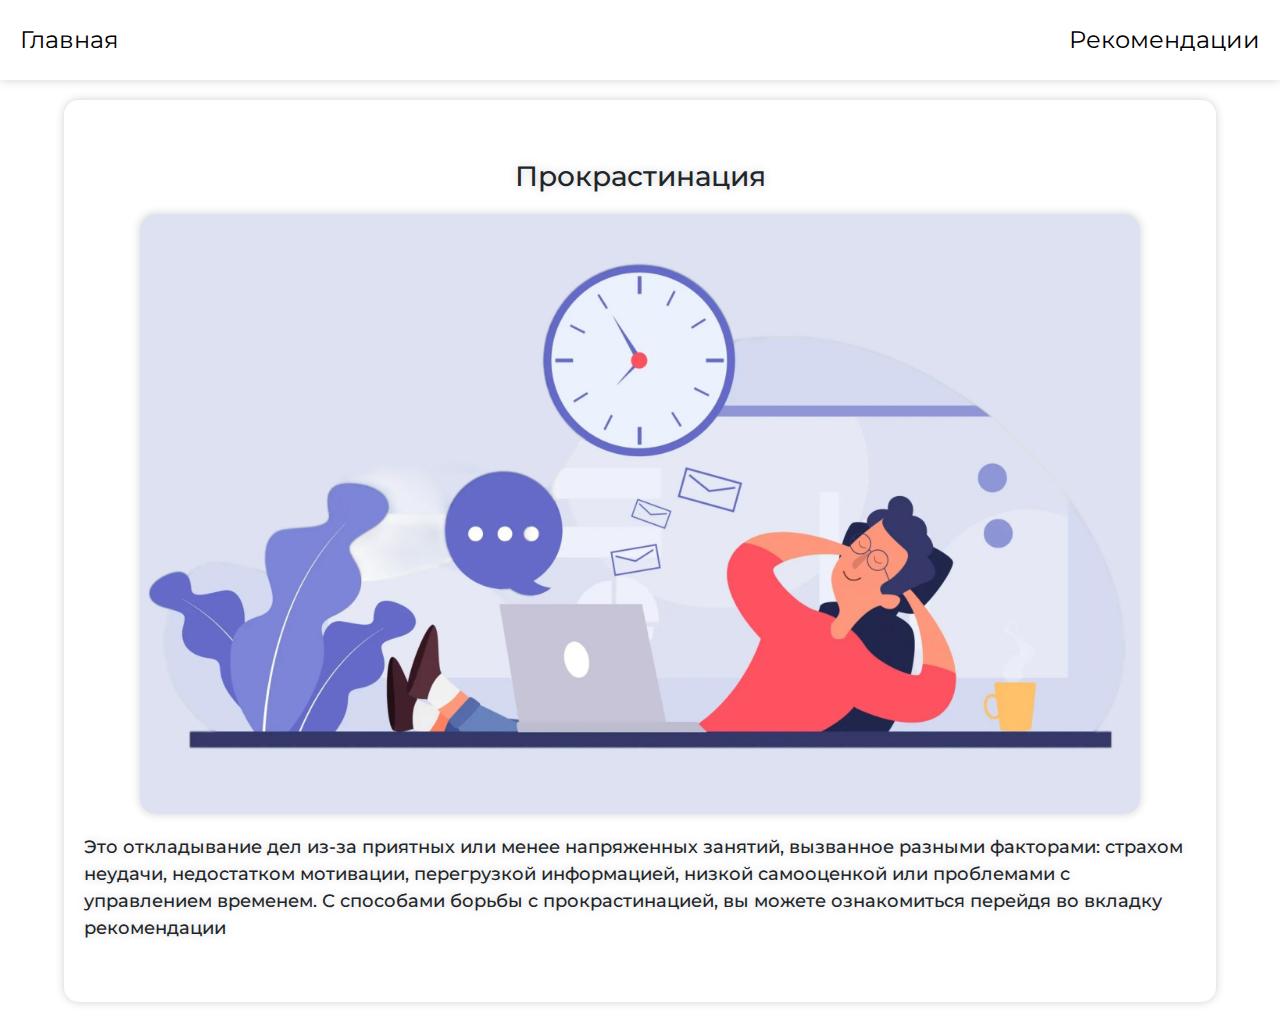
==== index.html @ 8584bf14 "Add files via upload" ====
<!DOCTYPE html>
<html lang="en">
<head>
    <meta charset="UTF-8">
    <meta name="viewport" content="width=device-width, initial-scale=1.0">
    <link rel="stylesheet" href="style.css">
    <title>Главная</title>
    <link href="https://cdn.jsdelivr.net/npm/bootstrap@5.3.0-alpha1/dist/css/bootstrap.min.css" rel="stylesheet">

</head>
<body>

<div class="navbar">
    <a href="#">Главная</a>
    <a href="recommend.html">Рекомендации</a>
</div>

<div id="recommendations" class="recommendations">
    <div class="title">
        <h3>Прокрастинация</h3>
        <img src="img/img.jpg" alt="" class="img-fluid">
        <p>Это откладывание дел из-за приятных или менее напряженных занятий, вызванное разными факторами: страхом неудачи, недостатком мотивации, перегрузкой информацией, низкой самооценкой или проблемами с управлением временем. С способами борьбы с прокрастинацией, вы можете ознакомиться перейдя во вкладку рекомендации</p>
    </div>
</div>

<script src="https://cdn.jsdelivr.net/npm/bootstrap@5.3.0-alpha1/dist/js/bootstrap.bundle.min.js"></script>
</body>
</html>
---- style.css ----
@import url('https://fonts.googleapis.com/css2?family=Montserrat:ital,wght@0,100..900;1,100..900&display=swap');
*{
    margin: 0;
    padding: 0;
    font-family:  Montserrat;
}

.navbar {
    overflow: hidden;
    background-color: #ffffff;
    box-shadow: 0px 0px 10px rgba(0, 0, 0, 0.185);
}

.navbar a {
    float: left;
    display: block;
    color: black;
    text-align: center;
    padding: 14px 20px;
    text-decoration: none;
    font-size: 24px;
    transition: .3s;
}

.navbar a:hover {
    transform: translateY(-2px);
}

.recommendations, .main {
    font-size: 18px;
    text-shadow: 0px 0px 10px rgba(0, 0, 0, 0.185);
    padding: 20px;
    box-shadow: 0px 0px 10px rgba(0, 0, 0, 0.185);
    margin: 20px auto;
    border-radius: 15px;
    font-weight: 500;
    max-width: 90%;
}

.title img, .block1 img, .block2 img, .block3 img, .block4 img, .block5 img, .block6 img {
    display: block;
    margin: 20px auto;
    border-radius: 15px;
    box-shadow: 0px 0px 10px rgba(0, 0, 0, 0.185);
    max-width: 90%; 
}

.title{
    text-align: center;
}
.title p {
    text-align: left;
}

.recommendations div {
    margin: 40px auto;
}
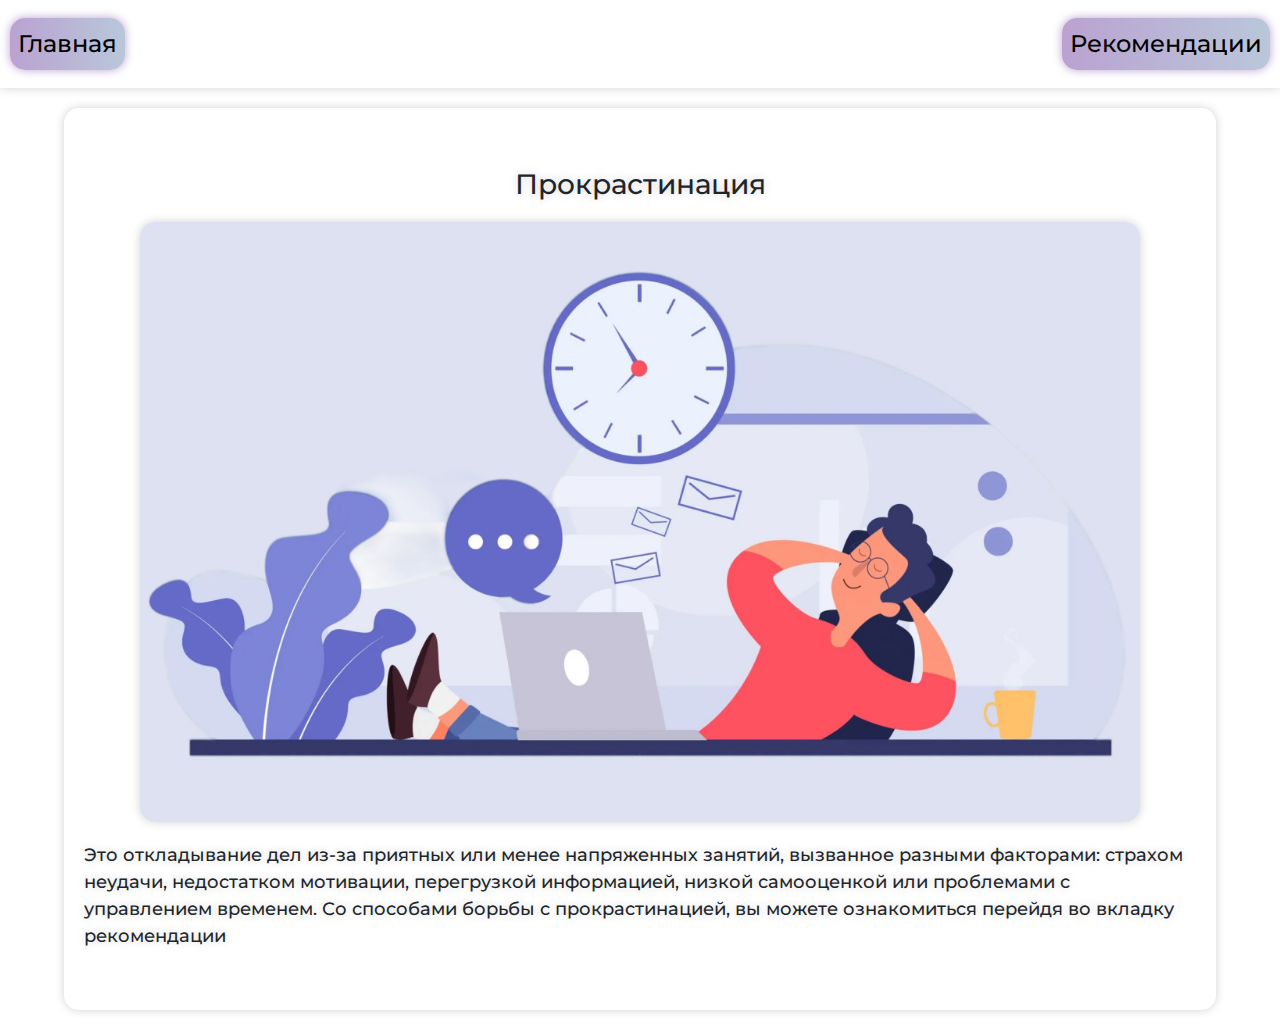
==== commit 562d1aba: "Update index.html" ====
--- a/index.html
+++ b/index.html
@@ -19,10 +19,10 @@
     <div class="title">
         <h3>Прокрастинация</h3>
         <img src="img/img.jpg" alt="" class="img-fluid">
-        <p>Это откладывание дел из-за приятных или менее напряженных занятий, вызванное разными факторами: страхом неудачи, недостатком мотивации, перегрузкой информацией, низкой самооценкой или проблемами с управлением временем. С способами борьбы с прокрастинацией, вы можете ознакомиться перейдя во вкладку рекомендации</p>
+        <p>Это откладывание дел из-за приятных или менее напряженных занятий, вызванное разными факторами: страхом неудачи, недостатком мотивации, перегрузкой информацией, низкой самооценкой или проблемами с управлением временем. Со способами борьбы с прокрастинацией, вы можете ознакомиться перейдя во вкладку рекомендации</p>
     </div>
 </div>
 
 <script src="https://cdn.jsdelivr.net/npm/bootstrap@5.3.0-alpha1/dist/js/bootstrap.bundle.min.js"></script>
 </body>
-</html>+</html>
--- a/style.css
+++ b/style.css
@@ -14,17 +14,24 @@
 .navbar a {
     float: left;
     display: block;
-    color: black;
+    border-radius: 15px;
+    background: linear-gradient(to left, rgb(185, 199, 218), rgb(186, 162, 209));
+    box-shadow: 0px 0px 10px rgb(186, 162, 209);
+    color: rgb(0, 0, 0);
     text-align: center;
-    padding: 14px 20px;
+    padding: 8px;
+    margin: 10px;
     text-decoration: none;
+    font-weight: 500;
     font-size: 24px;
     transition: .3s;
 }
 
 .navbar a:hover {
-    transform: translateY(-2px);
+    transform: translateY(-4px);
+    box-shadow: 0px 0px 10px rgb(136, 119, 153);
 }
+
 
 .recommendations, .main {
     font-size: 18px;
@@ -54,4 +61,4 @@
 
 .recommendations div {
     margin: 40px auto;
-}+}
